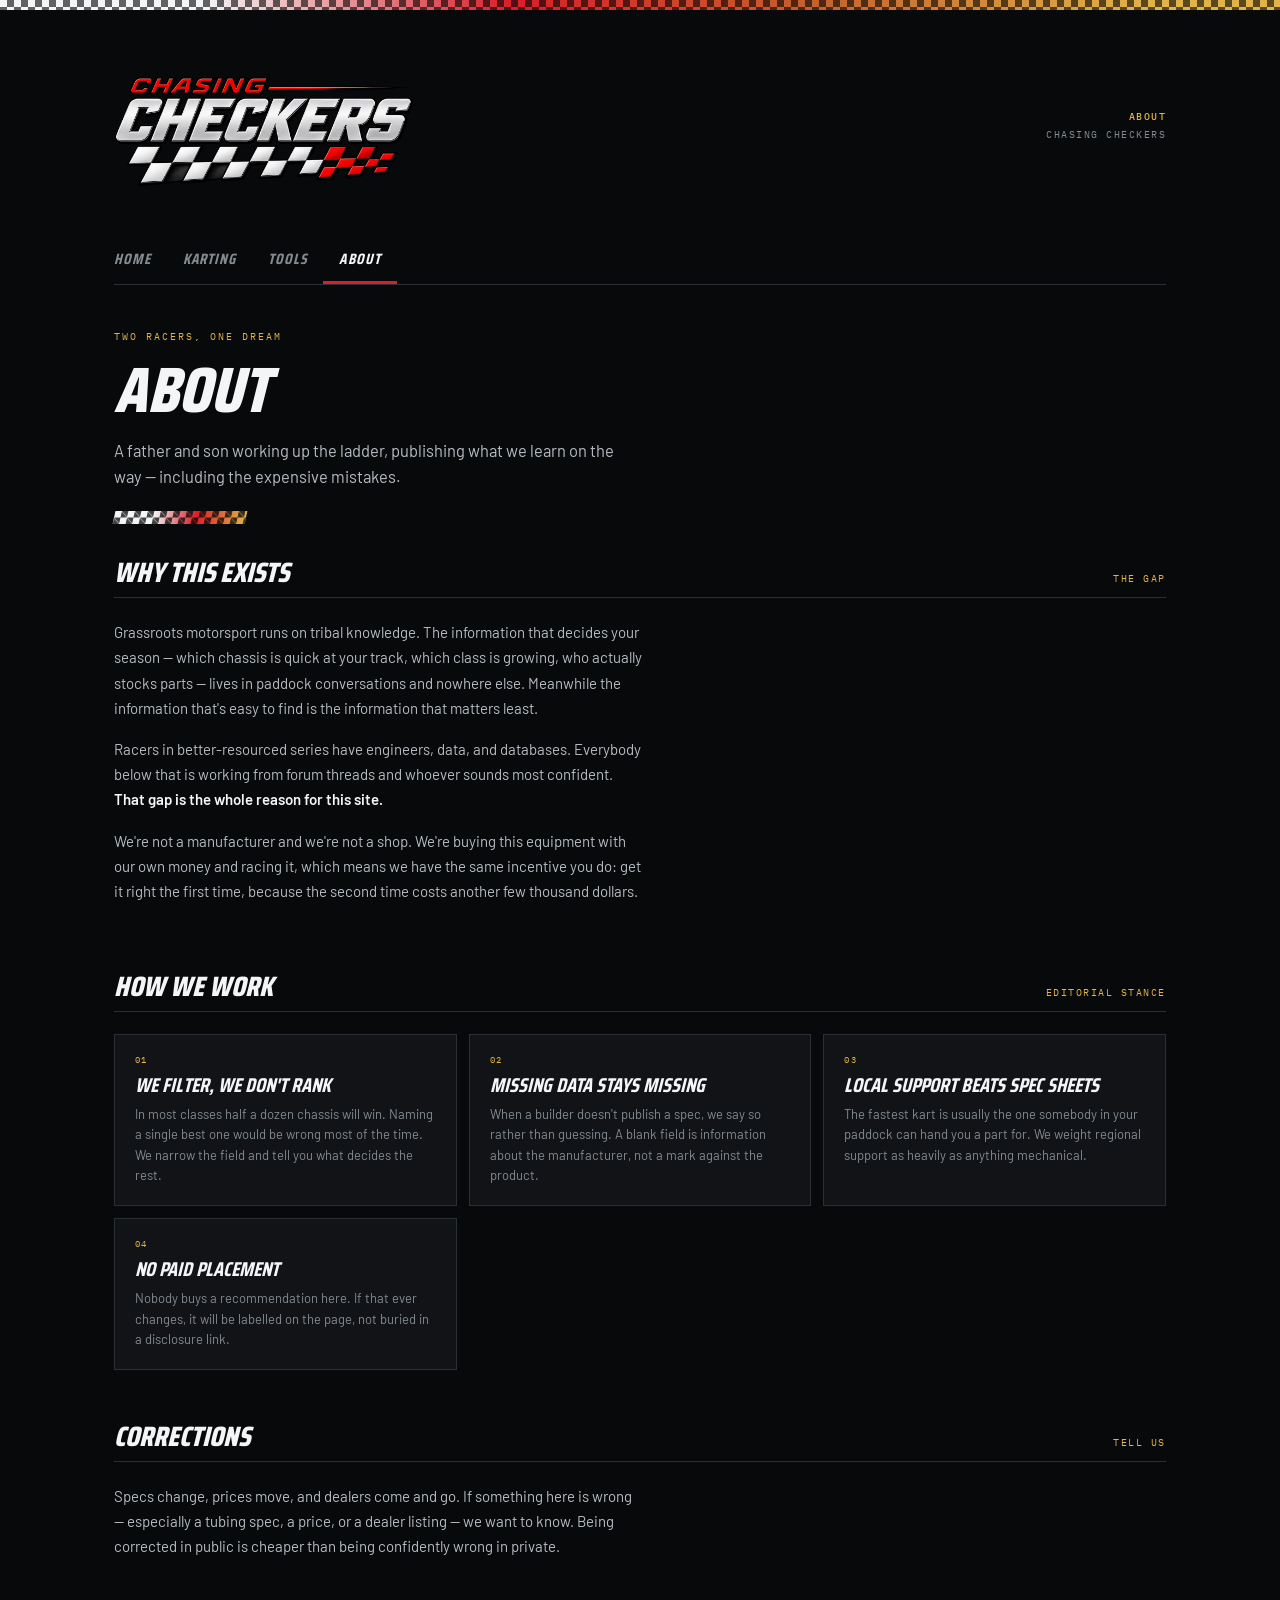
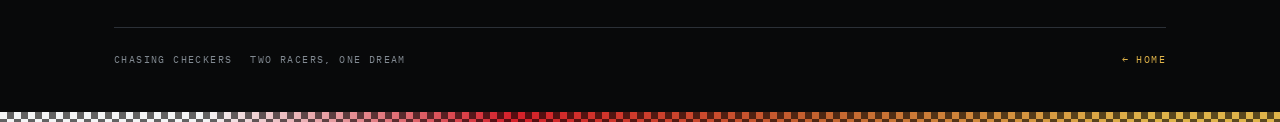
==== about.html @ 6e6437c7 "Add files via upload" ====
<!DOCTYPE html>
<html lang="en">
<head>
<meta charset="utf-8">
<meta name="viewport" content="width=device-width, initial-scale=1">
<title>About — Chasing Checkers</title>
<meta name="description" content="Two racers working up the motorsport ladder, publishing what they learn.">
<link rel="stylesheet" href="assets/app.css">
<style>
.mastB{padding:20px 0 0}
.barB{display:flex;align-items:center;gap:22px;flex-wrap:wrap;padding-bottom:16px}
.logoB{width:min(300px,64vw);height:auto;display:block;flex-shrink:0}
.toolB{margin-left:auto;text-align:right;font-family:var(--mono);font-size:10px;letter-spacing:.15em;text-transform:uppercase;color:var(--grey)}
.toolB b{display:block;color:var(--gold);font-weight:500;margin-bottom:3px}
.sitenav{display:flex;flex-wrap:wrap;border-bottom:1px solid var(--rule)}
.sitenav a{font-family:var(--disp);font-weight:700;font-style:italic;font-size:15px;letter-spacing:.06em;text-transform:uppercase;color:var(--grey);text-decoration:none;padding:11px 16px 9px;border-bottom:3px solid transparent}
.sitenav a:first-child{padding-left:0}
.sitenav a:hover{color:var(--white)}
.sitenav a[aria-current="page"]{color:var(--white);border-bottom-color:var(--red)}
.pagehero{padding:44px 0 34px;max-width:760px}
.pagehero h1{font-size:clamp(36px,6.4vw,64px)}
.pagehero .lede{margin-top:18px}
.pagehero .check-sm{margin-top:22px}
.sec{padding-bottom:52px}
.sec-head{display:flex;align-items:baseline;gap:14px;flex-wrap:wrap;border-bottom:1px solid var(--rule);padding-bottom:10px;margin-bottom:22px}
.sec-head h2{font-family:var(--disp);font-weight:800;font-style:italic;font-size:28px;text-transform:uppercase;line-height:1}
.sec-head .kicker{font-family:var(--mono);font-size:9.5px;letter-spacing:.16em;text-transform:uppercase;color:var(--gold);margin-left:auto}
.prose{max-width:66ch}
.prose p{margin-bottom:16px;color:var(--grey-2);font-size:15px;line-height:1.68}
.prose p strong{color:var(--white);font-weight:600}
.cards{display:grid;grid-template-columns:repeat(auto-fit,minmax(270px,1fr));gap:12px}
.card2{background:var(--carbon);border:1px solid var(--rule);padding:18px 20px 20px;text-decoration:none;display:block;transition:border-color .15s}
a.card2:hover{border-color:var(--gold)}
.c2-cat{font-family:var(--mono);font-size:9px;letter-spacing:.14em;text-transform:uppercase;color:var(--gold);margin-bottom:8px}
.c2-title{font-family:var(--disp);font-weight:700;font-style:italic;font-size:20px;text-transform:uppercase;line-height:1.08;margin-bottom:8px}
.c2-dek{font-size:13px;color:var(--grey);line-height:1.55}
.c2-state{font-family:var(--mono);font-size:9px;letter-spacing:.12em;text-transform:uppercase;color:#4E555D;margin-top:12px}
a.card2:hover .c2-state{color:var(--gold)}
.sitefoot{border-top:1px solid var(--rule);padding:24px 0 44px;display:flex;gap:18px;flex-wrap:wrap;align-items:center;font-family:var(--mono);font-size:10px;letter-spacing:.14em;text-transform:uppercase;color:var(--grey)}
.sitefoot a{color:var(--gold);text-decoration:none}
.sitefoot .r{margin-left:auto}
@media(max-width:780px){.toolB{margin-left:0;text-align:left;width:100%}.sitefoot .r{margin-left:0;width:100%}}
</style>
</head>
<body>
<div class="checkstrip"></div>
<div class="wrap">
  <header class="mastB">
    <div class="barB">
      <a href="index.html" aria-label="Chasing Checkers home"><img class="logoB" src="assets/logo-bar.webp" alt="Chasing Checkers"></a>
      <div class="toolB"><b>About</b>Chasing Checkers</div>
    </div>
    <nav class="sitenav">
      <a href="index.html">Home</a>
      <a href="karting.html">Karting</a>
      <a href="frame.html">Tools</a>
      <a href="about.html" aria-current="page">About</a>
    </nav>
  </header>

  <section class="pagehero">
    <div class="eyebrow">Two racers, one dream</div>
    <h1>About</h1>
    <p class="lede">A father and son working up the ladder, publishing what we learn on the way — including the expensive mistakes.</p>
    <div class="check-sm"></div>
  </section>

  <section class="sec">
    <div class="sec-head"><h2>Why this exists</h2><span class="kicker">The gap</span></div>
    <div class="prose">
      <p>Grassroots motorsport runs on tribal knowledge. The information that decides your season — which chassis is quick at your track, which class is growing, who actually stocks parts — lives in paddock conversations and nowhere else. Meanwhile the information that's easy to find is the information that matters least.</p>
      <p>Racers in better-resourced series have engineers, data, and databases. Everybody below that is working from forum threads and whoever sounds most confident. <strong>That gap is the whole reason for this site.</strong></p>
      <p>We're not a manufacturer and we're not a shop. We're buying this equipment with our own money and racing it, which means we have the same incentive you do: get it right the first time, because the second time costs another few thousand dollars.</p>
    </div>
  </section>

  <section class="sec">
    <div class="sec-head"><h2>How we work</h2><span class="kicker">Editorial stance</span></div>
    <div class="cards">
      <article class="card2">
        <div class="c2-cat">01</div>
        <div class="c2-title">We filter, we don't rank</div>
        <p class="c2-dek">In most classes half a dozen chassis will win. Naming a single best one would be wrong most of the time. We narrow the field and tell you what decides the rest.</p>
      </article>
      <article class="card2">
        <div class="c2-cat">02</div>
        <div class="c2-title">Missing data stays missing</div>
        <p class="c2-dek">When a builder doesn't publish a spec, we say so rather than guessing. A blank field is information about the manufacturer, not a mark against the product.</p>
      </article>
      <article class="card2">
        <div class="c2-cat">03</div>
        <div class="c2-title">Local support beats spec sheets</div>
        <p class="c2-dek">The fastest kart is usually the one somebody in your paddock can hand you a part for. We weight regional support as heavily as anything mechanical.</p>
      </article>
      <article class="card2">
        <div class="c2-cat">04</div>
        <div class="c2-title">No paid placement</div>
        <p class="c2-dek">Nobody buys a recommendation here. If that ever changes, it will be labelled on the page, not buried in a disclosure link.</p>
      </article>
    </div>
  </section>

  <section class="sec">
    <div class="sec-head"><h2>Corrections</h2><span class="kicker">Tell us</span></div>
    <div class="prose">
      <p>Specs change, prices move, and dealers come and go. If something here is wrong — especially a tubing spec, a price, or a dealer listing — we want to know. Being corrected in public is cheaper than being confidently wrong in private.</p>
    </div>
  </section>

  <footer class="sitefoot">
    <span>Chasing Checkers</span>
    <span>Two racers, one dream</span>
    <span class="r"><a href="index.html">← Home</a></span>
  </footer>
</div>
<div class="checkstrip"></div>
</body>
</html>
---- assets/app.css ----
@import url('https://fonts.googleapis.com/css2?family=Barlow:ital,wght@0,400;0,500;0,600;1,500&family=IBM+Plex+Mono:wght@400;500;600&family=Saira+Condensed:wght@600;700;800&display=swap');

:root{
  --black:#08090A; --carbon:#111316; --carbon-2:#191C21; --carbon-3:#22262C;
  --rule:#2B3037; --white:#F4F5F6; --grey:#828A92; --grey-2:#B6BCC3;
  --red:#D6202A; --red-lo:#8E1219; --gold:#E0B44A; --gold-lo:#8C6E22;
  --mono:'IBM Plex Mono',ui-monospace,monospace;
  --disp:'Saira Condensed','Arial Narrow',sans-serif;
  --body:'Barlow',system-ui,sans-serif;
}
*{box-sizing:border-box;margin:0;padding:0}
html{-webkit-text-size-adjust:100%}
body{background:var(--black);color:var(--white);font-family:var(--body);font-size:15px;line-height:1.55;overflow-x:hidden}
.wrap{max-width:1100px;margin:0 auto;padding:0 24px}
a{color:inherit}

/* checker devices */
.checkstrip{
  height:10px;width:100%;
  background-image:
    linear-gradient(45deg,rgba(0,0,0,.6) 25%,transparent 25%,transparent 75%,rgba(0,0,0,.6) 75%),
    linear-gradient(45deg,rgba(0,0,0,.6) 25%,transparent 25%,transparent 75%,rgba(0,0,0,.6) 75%),
    linear-gradient(90deg,#F4F5F6 0%,#F4F5F6 16%,var(--red) 40%,#C4632F 64%,var(--gold) 90%,var(--gold) 100%);
  background-size:14px 14px,14px 14px,100% 100%;
  background-position:0 0,7px 7px,0 0;
}
.check-sm{
  height:13px;width:132px;
  background-image:
    linear-gradient(45deg,rgba(0,0,0,.72) 25%,transparent 25%,transparent 75%,rgba(0,0,0,.72) 75%),
    linear-gradient(45deg,rgba(0,0,0,.72) 25%,transparent 25%,transparent 75%,rgba(0,0,0,.72) 75%),
    linear-gradient(90deg,#F4F5F6 0%,#F4F5F6 30%,var(--red) 62%,var(--gold) 100%);
  background-size:13px 13px,13px 13px,100% 100%;
  background-position:0 0,6.5px 6.5px,0 0;
  transform:skewX(-12deg);
}

/* nav */
.nav{display:flex;flex-wrap:wrap;border-bottom:1px solid var(--rule)}
.nav button{
  font-family:var(--disp);font-weight:700;font-style:italic;font-size:15px;
  letter-spacing:.06em;text-transform:uppercase;background:none;border:none;
  border-bottom:3px solid transparent;color:var(--grey);padding:10px 16px 8px;cursor:pointer;
}
.nav button[aria-current="true"]{color:var(--white);border-bottom-color:var(--red)}
.nav button[disabled]{color:#464C54;cursor:not-allowed}
.nav button[disabled] sup{font-family:var(--mono);font-style:normal;font-size:8px;letter-spacing:.1em;color:var(--gold-lo);margin-left:5px;top:-6px;position:relative}

/* hero shared */
.eyebrow{font-family:var(--mono);font-size:10px;letter-spacing:.2em;text-transform:uppercase;color:var(--gold);margin-bottom:16px}
h1{font-family:var(--disp);font-weight:800;font-style:italic;line-height:.94;text-transform:uppercase}
h1 em{font-style:italic;color:var(--red)}
.lede{font-size:16.5px;color:var(--grey-2);max-width:58ch}

/* filters */
.rig{background:var(--carbon);border:1px solid var(--rule);border-left:3px solid var(--red);margin-bottom:34px}
.rig-head{display:flex;justify-content:space-between;align-items:center;gap:10px;padding:10px 20px;border-bottom:1px solid var(--rule);flex-wrap:wrap;font-family:var(--mono);font-size:9.5px;letter-spacing:.16em;text-transform:uppercase;color:var(--grey)}
.rig-head #stamp{color:var(--gold)}
.row{display:grid;grid-template-columns:112px 1fr;gap:20px;padding:15px 20px;border-bottom:1px solid var(--rule);align-items:start}
.row:last-child{border-bottom:none}
.row > label{font-family:var(--mono);font-size:9.5px;letter-spacing:.14em;text-transform:uppercase;color:var(--grey);padding-top:7px}
.chips{display:flex;flex-wrap:wrap;gap:6px}
.chip{font-family:var(--mono);font-size:11.5px;padding:6px 12px;background:var(--carbon-2);border:1px solid var(--rule);color:var(--grey-2);cursor:pointer;transition:background .12s,border-color .12s,color .12s}
.chip:hover{border-color:var(--grey);color:var(--white)}
.chip[aria-pressed="true"]{background:var(--red);border-color:var(--red);color:#fff}
.chip:focus-visible,select:focus-visible,input:focus-visible,a:focus-visible{outline:2px solid var(--gold);outline-offset:2px}
select{font-family:var(--mono);font-size:11.5px;padding:7px 10px;border:1px solid var(--rule);background:var(--carbon-2);color:var(--white);min-width:230px}
.budget{display:flex;align-items:center;gap:14px;flex-wrap:wrap}
input[type=range]{width:250px;accent-color:var(--red)}
.budget-val{font-family:var(--mono);font-size:13px;font-weight:600;min-width:76px;color:var(--gold)}
.budget-note{font-family:var(--mono);font-size:10.5px;color:var(--grey)}

/* results */
.count{font-family:var(--mono);font-size:10px;letter-spacing:.14em;text-transform:uppercase;color:var(--grey);padding-bottom:9px;border-bottom:1px solid var(--rule);margin-bottom:20px;display:flex;justify-content:space-between;gap:12px;flex-wrap:wrap}
.card{background:var(--carbon);border:1px solid var(--rule);margin-bottom:13px;overflow:hidden}
.card-top{display:flex;gap:16px;align-items:flex-start;padding:15px 20px 13px;border-bottom:1px solid var(--rule);flex-wrap:wrap;background:linear-gradient(102deg,var(--carbon-2) 0%,var(--carbon) 58%)}
.name{font-family:var(--disp);font-weight:700;font-style:italic;font-size:24px;text-transform:uppercase;letter-spacing:.02em;line-height:1.08}
.origin{font-family:var(--mono);font-size:10.5px;color:var(--grey);margin-top:4px}
.verdict{margin-left:auto;text-align:right;flex-shrink:0}
.badge{display:inline-block;font-family:var(--mono);font-size:9px;letter-spacing:.12em;text-transform:uppercase;padding:3px 9px}
.b-fit{background:var(--gold);color:#1A1405}
.b-partial{background:var(--carbon-3);color:var(--grey-2);border:1px solid var(--rule)}
.b-miss{background:var(--red-lo);color:#F6D9DA}
.price{font-family:var(--mono);font-size:17px;font-weight:600;margin-top:7px}
.price small{font-size:9px;color:var(--grey);font-weight:400;display:block;letter-spacing:.1em;text-transform:uppercase}
.card-body{display:grid;grid-template-columns:236px 1fr}
.gauge{padding:17px 20px;border-right:1px solid var(--rule);background:var(--black)}
.gauge-label{font-family:var(--mono);font-size:8.5px;letter-spacing:.16em;text-transform:uppercase;color:var(--grey);margin-bottom:11px}
.tube-row{display:flex;align-items:flex-end;gap:13px;margin-bottom:15px;min-height:80px}
.tube-unit{text-align:center}
.tube-cap{font-family:var(--mono);font-size:9.5px;color:var(--grey-2);margin-top:5px;white-space:nowrap}
.flexbar{display:flex;gap:2px}
.seg{height:12px;flex:1;background:var(--carbon-3);position:relative}
.seg.on::after{content:'';position:absolute;inset:0;background-image:linear-gradient(45deg,rgba(0,0,0,.55) 25%,transparent 25%,transparent 75%,rgba(0,0,0,.55) 75%),linear-gradient(45deg,rgba(0,0,0,.55) 25%,transparent 25%,transparent 75%,rgba(0,0,0,.55) 75%);background-size:8px 8px;background-position:0 0,4px 4px}
.flex-cap{font-family:var(--mono);font-size:9.5px;color:var(--grey);margin-top:7px;letter-spacing:.04em}
.detail{padding:17px 20px}
.spec{display:grid;grid-template-columns:100px 1fr;gap:6px 14px;font-family:var(--mono);font-size:11.5px;margin-bottom:14px}
.spec dt{color:var(--grey);letter-spacing:.08em;text-transform:uppercase;font-size:9.5px;padding-top:2px}
.spec dd{color:var(--grey-2)}
.unk{color:#575E66;font-style:italic}
.note{font-size:13.5px;line-height:1.55;color:var(--grey-2);border-left:2px solid var(--gold);padding-left:12px}
.support{margin-top:12px;font-family:var(--mono);font-size:10.5px;color:var(--grey);line-height:1.75}
.support b{color:var(--grey-2);font-weight:500}
.near{color:var(--gold)}
.empty{background:var(--carbon);border:1px solid var(--rule);border-left:3px solid var(--gold);padding:30px 24px}
.empty h4{font-family:var(--disp);font-weight:700;font-style:italic;font-size:21px;text-transform:uppercase;margin-bottom:8px}
.empty p{font-size:14px;color:var(--grey-2);max-width:60ch}

/* ledger */
.ledger{margin-top:42px;border-top:1px solid var(--rule);padding-top:24px;padding-bottom:44px;display:grid;grid-template-columns:repeat(auto-fit,minmax(230px,1fr));gap:26px}
.ledger h3{font-family:var(--mono);font-size:9.5px;letter-spacing:.16em;text-transform:uppercase;color:var(--gold);margin-bottom:8px}
.ledger p{font-size:13px;color:var(--grey);line-height:1.6}

/* option switcher */
.switcher{background:var(--carbon);border-top:1px solid var(--rule)}
.switcher-in{max-width:1100px;margin:0 auto;padding:18px 24px 22px;display:flex;align-items:center;gap:16px;flex-wrap:wrap;font-family:var(--mono);font-size:10px;letter-spacing:.14em;text-transform:uppercase;color:var(--grey)}
.switcher a{color:var(--gold);text-decoration:none;border-bottom:1px solid var(--gold-lo);padding-bottom:1px}
.switcher a:hover{color:#fff;border-color:#fff}
.switcher .sp{margin-left:auto}

@media(max-width:780px){
  .card-body{grid-template-columns:1fr}
  .gauge{border-right:none;border-bottom:1px solid var(--rule)}
  .row{grid-template-columns:1fr;gap:8px}
  .row > label{padding-top:0}
  .verdict{margin-left:0;text-align:left;width:100%}
  input[type=range]{width:100%}
  .nav button{font-size:13px;padding:9px 11px 7px}
  .switcher .sp{margin-left:0;width:100%}
}
@media(prefers-reduced-motion:reduce){*{transition:none!important}}
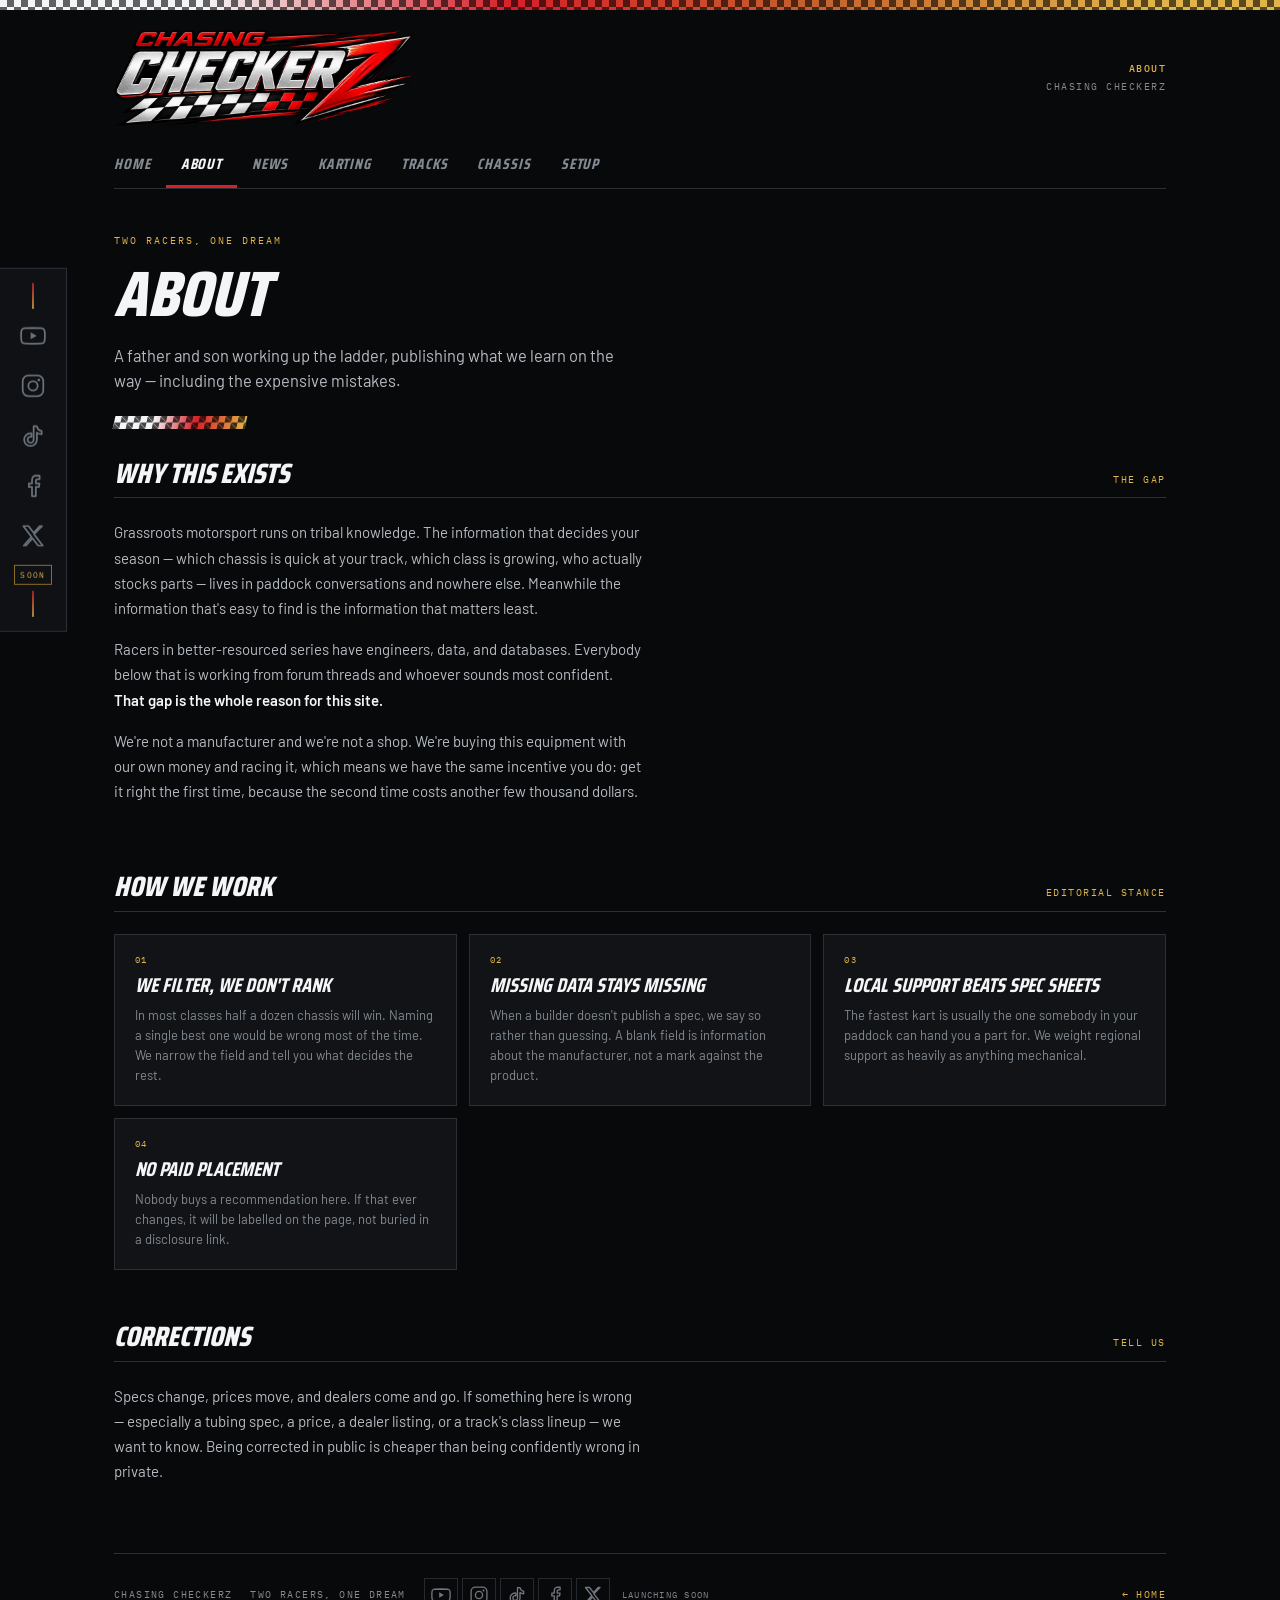
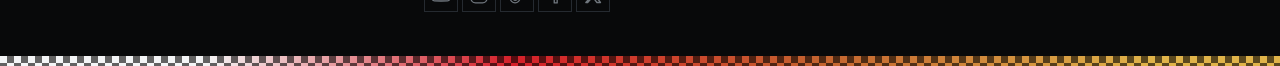
==== commit 537df0d4: "Sync repo with production: Chasing Checkerz rebrand and new logo - Rebrand Chasing Checkers -> Chasi" ====
--- a/about.html
+++ b/about.html
@@ -3,58 +3,26 @@
 <head>
 <meta charset="utf-8">
 <meta name="viewport" content="width=device-width, initial-scale=1">
-<title>About — Chasing Checkers</title>
+<title>About — Chasing Checkerz</title>
 <meta name="description" content="Two racers working up the motorsport ladder, publishing what they learn.">
 <link rel="stylesheet" href="assets/app.css">
-<style>
-.mastB{padding:20px 0 0}
-.barB{display:flex;align-items:center;gap:22px;flex-wrap:wrap;padding-bottom:16px}
-.logoB{width:min(300px,64vw);height:auto;display:block;flex-shrink:0}
-.toolB{margin-left:auto;text-align:right;font-family:var(--mono);font-size:10px;letter-spacing:.15em;text-transform:uppercase;color:var(--grey)}
-.toolB b{display:block;color:var(--gold);font-weight:500;margin-bottom:3px}
-.sitenav{display:flex;flex-wrap:wrap;border-bottom:1px solid var(--rule)}
-.sitenav a{font-family:var(--disp);font-weight:700;font-style:italic;font-size:15px;letter-spacing:.06em;text-transform:uppercase;color:var(--grey);text-decoration:none;padding:11px 16px 9px;border-bottom:3px solid transparent}
-.sitenav a:first-child{padding-left:0}
-.sitenav a:hover{color:var(--white)}
-.sitenav a[aria-current="page"]{color:var(--white);border-bottom-color:var(--red)}
-.pagehero{padding:44px 0 34px;max-width:760px}
-.pagehero h1{font-size:clamp(36px,6.4vw,64px)}
-.pagehero .lede{margin-top:18px}
-.pagehero .check-sm{margin-top:22px}
-.sec{padding-bottom:52px}
-.sec-head{display:flex;align-items:baseline;gap:14px;flex-wrap:wrap;border-bottom:1px solid var(--rule);padding-bottom:10px;margin-bottom:22px}
-.sec-head h2{font-family:var(--disp);font-weight:800;font-style:italic;font-size:28px;text-transform:uppercase;line-height:1}
-.sec-head .kicker{font-family:var(--mono);font-size:9.5px;letter-spacing:.16em;text-transform:uppercase;color:var(--gold);margin-left:auto}
-.prose{max-width:66ch}
-.prose p{margin-bottom:16px;color:var(--grey-2);font-size:15px;line-height:1.68}
-.prose p strong{color:var(--white);font-weight:600}
-.cards{display:grid;grid-template-columns:repeat(auto-fit,minmax(270px,1fr));gap:12px}
-.card2{background:var(--carbon);border:1px solid var(--rule);padding:18px 20px 20px;text-decoration:none;display:block;transition:border-color .15s}
-a.card2:hover{border-color:var(--gold)}
-.c2-cat{font-family:var(--mono);font-size:9px;letter-spacing:.14em;text-transform:uppercase;color:var(--gold);margin-bottom:8px}
-.c2-title{font-family:var(--disp);font-weight:700;font-style:italic;font-size:20px;text-transform:uppercase;line-height:1.08;margin-bottom:8px}
-.c2-dek{font-size:13px;color:var(--grey);line-height:1.55}
-.c2-state{font-family:var(--mono);font-size:9px;letter-spacing:.12em;text-transform:uppercase;color:#4E555D;margin-top:12px}
-a.card2:hover .c2-state{color:var(--gold)}
-.sitefoot{border-top:1px solid var(--rule);padding:24px 0 44px;display:flex;gap:18px;flex-wrap:wrap;align-items:center;font-family:var(--mono);font-size:10px;letter-spacing:.14em;text-transform:uppercase;color:var(--grey)}
-.sitefoot a{color:var(--gold);text-decoration:none}
-.sitefoot .r{margin-left:auto}
-@media(max-width:780px){.toolB{margin-left:0;text-align:left;width:100%}.sitefoot .r{margin-left:0;width:100%}}
-</style>
 </head>
 <body>
 <div class="checkstrip"></div>
 <div class="wrap">
   <header class="mastB">
     <div class="barB">
-      <a href="index.html" aria-label="Chasing Checkers home"><img class="logoB" src="assets/logo-bar.webp" alt="Chasing Checkers"></a>
-      <div class="toolB"><b>About</b>Chasing Checkers</div>
+      <a href="index.html" aria-label="Chasing Checkerz home"><img class="logoB" src="assets/logo-bar.webp" alt="Chasing Checkerz"></a>
+      <div class="toolB"><b>About</b>Chasing Checkerz</div>
     </div>
     <nav class="sitenav">
       <a href="index.html">Home</a>
+      <a href="about.html" aria-current="page">About</a>
+      <a href="news.html">News</a>
       <a href="karting.html">Karting</a>
-      <a href="frame.html">Tools</a>
-      <a href="about.html" aria-current="page">About</a>
+      <a href="tracks.html">Tracks</a>
+      <a href="frame.html">Chassis</a>
+      <a href="setup.html">Setup</a>
     </nav>
   </header>
 
@@ -103,16 +71,17 @@
   <section class="sec">
     <div class="sec-head"><h2>Corrections</h2><span class="kicker">Tell us</span></div>
     <div class="prose">
-      <p>Specs change, prices move, and dealers come and go. If something here is wrong — especially a tubing spec, a price, or a dealer listing — we want to know. Being corrected in public is cheaper than being confidently wrong in private.</p>
+      <p>Specs change, prices move, and dealers come and go. If something here is wrong — especially a tubing spec, a price, a dealer listing, or a track's class lineup — we want to know. Being corrected in public is cheaper than being confidently wrong in private.</p>
     </div>
   </section>
 
   <footer class="sitefoot">
-    <span>Chasing Checkers</span>
+    <span>Chasing Checkerz</span>
     <span>Two racers, one dream</span>
     <span class="r"><a href="index.html">← Home</a></span>
   </footer>
 </div>
 <div class="checkstrip"></div>
+<script src="assets/site.js"></script>
 </body>
 </html>
--- a/assets/app.css
+++ b/assets/app.css
@@ -4,17 +4,17 @@
   --black:#08090A; --carbon:#111316; --carbon-2:#191C21; --carbon-3:#22262C;
   --rule:#2B3037; --white:#F4F5F6; --grey:#828A92; --grey-2:#B6BCC3;
   --red:#D6202A; --red-lo:#8E1219; --gold:#E0B44A; --gold-lo:#8C6E22;
+  --grey-3:#7B838C; --blue:#5C93C4; --green:#7FA86B;
   --mono:'IBM Plex Mono',ui-monospace,monospace;
   --disp:'Saira Condensed','Arial Narrow',sans-serif;
   --body:'Barlow',system-ui,sans-serif;
 }
 *{box-sizing:border-box;margin:0;padding:0}
-html{-webkit-text-size-adjust:100%}
+html{-webkit-text-size-adjust:100%;scroll-behavior:smooth}
 body{background:var(--black);color:var(--white);font-family:var(--body);font-size:15px;line-height:1.55;overflow-x:hidden}
 .wrap{max-width:1100px;margin:0 auto;padding:0 24px}
 a{color:inherit}
 
-/* checker devices */
 .checkstrip{
   height:10px;width:100%;
   background-image:
@@ -35,24 +35,17 @@
   transform:skewX(-12deg);
 }
 
-/* nav */
 .nav{display:flex;flex-wrap:wrap;border-bottom:1px solid var(--rule)}
-.nav button{
-  font-family:var(--disp);font-weight:700;font-style:italic;font-size:15px;
-  letter-spacing:.06em;text-transform:uppercase;background:none;border:none;
-  border-bottom:3px solid transparent;color:var(--grey);padding:10px 16px 8px;cursor:pointer;
-}
+.nav button{font-family:var(--disp);font-weight:700;font-style:italic;font-size:15px;letter-spacing:.06em;text-transform:uppercase;background:none;border:none;border-bottom:3px solid transparent;color:var(--grey);padding:10px 16px 8px;cursor:pointer}
 .nav button[aria-current="true"]{color:var(--white);border-bottom-color:var(--red)}
-.nav button[disabled]{color:#464C54;cursor:not-allowed}
+.nav button[disabled]{color:var(--grey-3);cursor:not-allowed}
 .nav button[disabled] sup{font-family:var(--mono);font-style:normal;font-size:8px;letter-spacing:.1em;color:var(--gold-lo);margin-left:5px;top:-6px;position:relative}
 
-/* hero shared */
 .eyebrow{font-family:var(--mono);font-size:10px;letter-spacing:.2em;text-transform:uppercase;color:var(--gold);margin-bottom:16px}
 h1{font-family:var(--disp);font-weight:800;font-style:italic;line-height:.94;text-transform:uppercase}
 h1 em{font-style:italic;color:var(--red)}
 .lede{font-size:16.5px;color:var(--grey-2);max-width:58ch}
 
-/* filters */
 .rig{background:var(--carbon);border:1px solid var(--rule);border-left:3px solid var(--red);margin-bottom:34px}
 .rig-head{display:flex;justify-content:space-between;align-items:center;gap:10px;padding:10px 20px;border-bottom:1px solid var(--rule);flex-wrap:wrap;font-family:var(--mono);font-size:9.5px;letter-spacing:.16em;text-transform:uppercase;color:var(--grey)}
 .rig-head #stamp{color:var(--gold)}
@@ -64,13 +57,12 @@
 .chip:hover{border-color:var(--grey);color:var(--white)}
 .chip[aria-pressed="true"]{background:var(--red);border-color:var(--red);color:#fff}
 .chip:focus-visible,select:focus-visible,input:focus-visible,a:focus-visible{outline:2px solid var(--gold);outline-offset:2px}
-select{font-family:var(--mono);font-size:11.5px;padding:7px 10px;border:1px solid var(--rule);background:var(--carbon-2);color:var(--white);min-width:230px}
+select{font-family:var(--mono);font-size:11.5px;padding:7px 10px;border:1px solid var(--rule);background:var(--carbon-2);color:var(--white);min-width:230px;max-width:100%}
 .budget{display:flex;align-items:center;gap:14px;flex-wrap:wrap}
 input[type=range]{width:250px;accent-color:var(--red)}
 .budget-val{font-family:var(--mono);font-size:13px;font-weight:600;min-width:76px;color:var(--gold)}
 .budget-note{font-family:var(--mono);font-size:10.5px;color:var(--grey)}
 
-/* results */
 .count{font-family:var(--mono);font-size:10px;letter-spacing:.14em;text-transform:uppercase;color:var(--grey);padding-bottom:9px;border-bottom:1px solid var(--rule);margin-bottom:20px;display:flex;justify-content:space-between;gap:12px;flex-wrap:wrap}
 .card{background:var(--carbon);border:1px solid var(--rule);margin-bottom:13px;overflow:hidden}
 .card-top{display:flex;gap:16px;align-items:flex-start;padding:15px 20px 13px;border-bottom:1px solid var(--rule);flex-wrap:wrap;background:linear-gradient(102deg,var(--carbon-2) 0%,var(--carbon) 58%)}
@@ -97,7 +89,7 @@
 .spec{display:grid;grid-template-columns:100px 1fr;gap:6px 14px;font-family:var(--mono);font-size:11.5px;margin-bottom:14px}
 .spec dt{color:var(--grey);letter-spacing:.08em;text-transform:uppercase;font-size:9.5px;padding-top:2px}
 .spec dd{color:var(--grey-2)}
-.unk{color:#575E66;font-style:italic}
+.unk{color:var(--grey-3);font-style:italic}
 .note{font-size:13.5px;line-height:1.55;color:var(--grey-2);border-left:2px solid var(--gold);padding-left:12px}
 .support{margin-top:12px;font-family:var(--mono);font-size:10.5px;color:var(--grey);line-height:1.75}
 .support b{color:var(--grey-2);font-weight:500}
@@ -106,12 +98,55 @@
 .empty h4{font-family:var(--disp);font-weight:700;font-style:italic;font-size:21px;text-transform:uppercase;margin-bottom:8px}
 .empty p{font-size:14px;color:var(--grey-2);max-width:60ch}
 
-/* ledger */
 .ledger{margin-top:42px;border-top:1px solid var(--rule);padding-top:24px;padding-bottom:44px;display:grid;grid-template-columns:repeat(auto-fit,minmax(230px,1fr));gap:26px}
 .ledger h3{font-family:var(--mono);font-size:9.5px;letter-spacing:.16em;text-transform:uppercase;color:var(--gold);margin-bottom:8px}
 .ledger p{font-size:13px;color:var(--grey);line-height:1.6}
 
-/* option switcher */
+/* ---------- shared page furniture ---------- */
+.mastB{padding:20px 0 0}
+.barB{display:flex;align-items:center;gap:22px;flex-wrap:wrap;padding-bottom:16px}
+.logoB{width:min(300px,64vw);height:auto;display:block;flex-shrink:0}
+.toolB{margin-left:auto;text-align:right;font-family:var(--mono);font-size:10px;letter-spacing:.15em;text-transform:uppercase;color:var(--grey)}
+.toolB b{display:block;color:var(--gold);font-weight:500;margin-bottom:3px}
+.sitenav{display:flex;flex-wrap:wrap;border-bottom:1px solid var(--rule)}
+.sitenav a{font-family:var(--disp);font-weight:700;font-style:italic;font-size:15px;letter-spacing:.06em;text-transform:uppercase;color:var(--grey);text-decoration:none;padding:11px 15px 9px;border-bottom:3px solid transparent}
+.sitenav a:first-child{padding-left:0}
+.sitenav a:hover{color:var(--white)}
+.sitenav a[aria-current="page"]{color:var(--white);border-bottom-color:var(--red)}
+.sitenav.ctr{justify-content:center;border-top:1px solid var(--rule);margin-bottom:56px}
+.sitenav.ctr a:first-child{padding-left:15px}
+.pagehero{padding:44px 0 30px;max-width:780px}
+.pagehero h1{font-size:clamp(36px,6.4vw,64px)}
+.pagehero .lede{margin-top:18px}
+.pagehero .check-sm{margin-top:22px}
+.sec{padding-bottom:52px}
+.sec-head{display:flex;align-items:baseline;gap:14px;flex-wrap:wrap;border-bottom:1px solid var(--rule);padding-bottom:10px;margin-bottom:22px}
+.sec-head h2{font-family:var(--disp);font-weight:800;font-style:italic;font-size:28px;text-transform:uppercase;line-height:1}
+.sec-head .kicker{font-family:var(--mono);font-size:9.5px;letter-spacing:.16em;text-transform:uppercase;color:var(--gold);margin-left:auto}
+.sec-intro{font-size:15px;color:var(--grey-2);max-width:64ch;margin-bottom:24px}
+.prose{max-width:66ch}
+.prose p{margin-bottom:16px;color:var(--grey-2);font-size:15px;line-height:1.68}
+.prose p strong{color:var(--white);font-weight:600}
+.prose a{color:var(--gold)}
+.cards{display:grid;grid-template-columns:repeat(auto-fit,minmax(270px,1fr));gap:12px}
+.card2{background:var(--carbon);border:1px solid var(--rule);padding:18px 20px 20px;text-decoration:none;display:block;transition:border-color .15s}
+a.card2:hover{border-color:var(--gold)}
+.c2-cat{font-family:var(--mono);font-size:9px;letter-spacing:.14em;text-transform:uppercase;color:var(--gold);margin-bottom:8px}
+.c2-title{font-family:var(--disp);font-weight:700;font-style:italic;font-size:20px;text-transform:uppercase;line-height:1.08;margin-bottom:8px}
+.c2-dek{font-size:13px;color:var(--grey);line-height:1.55}
+.c2-state{font-family:var(--mono);font-size:9px;letter-spacing:.12em;text-transform:uppercase;color:var(--grey-3);margin-top:12px}
+a.card2:hover .c2-state{color:var(--gold)}
+.notecols{margin-top:30px;border-top:1px solid var(--rule);padding-top:24px;padding-bottom:20px;display:grid;grid-template-columns:repeat(auto-fit,minmax(240px,1fr));gap:26px}
+.notecols h3{font-family:var(--mono);font-size:9.5px;letter-spacing:.16em;text-transform:uppercase;color:var(--gold);margin-bottom:8px}
+.notecols p{font-size:13px;color:var(--grey);line-height:1.6}
+.sitefoot{border-top:1px solid var(--rule);padding:24px 0 44px;display:flex;gap:18px;flex-wrap:wrap;align-items:center;font-family:var(--mono);font-size:10px;letter-spacing:.14em;text-transform:uppercase;color:var(--grey)}
+.sitefoot a{color:var(--gold);text-decoration:none}
+.sitefoot .r{margin-left:auto}
+@media(max-width:780px){
+  .toolB{margin-left:0;text-align:left;width:100%}
+  .sitefoot .r{margin-left:0;width:100%}
+}
+
 .switcher{background:var(--carbon);border-top:1px solid var(--rule)}
 .switcher-in{max-width:1100px;margin:0 auto;padding:18px 24px 22px;display:flex;align-items:center;gap:16px;flex-wrap:wrap;font-family:var(--mono);font-size:10px;letter-spacing:.14em;text-transform:uppercase;color:var(--grey)}
 .switcher a{color:var(--gold);text-decoration:none;border-bottom:1px solid var(--gold-lo);padding-bottom:1px}
@@ -128,4 +163,42 @@
   .nav button{font-size:13px;padding:9px 11px 7px}
   .switcher .sp{margin-left:0;width:100%}
 }
-@media(prefers-reduced-motion:reduce){*{transition:none!important}}
+@media(prefers-reduced-motion:reduce){*{transition:none!important}html{scroll-behavior:auto}}
+
+/* ---------- social rail + footer socials ---------- */
+.srail{position:fixed;left:0;top:50%;transform:translateY(-50%);z-index:60;display:flex;flex-direction:column;align-items:center;gap:4px;padding:14px 10px;background:rgba(17,19,22,.92);border:1px solid var(--rule);border-left:none;backdrop-filter:blur(6px)}
+.srail a{display:flex;align-items:center;justify-content:center;width:46px;height:46px;color:var(--grey-2);text-decoration:none;transition:color .15s,background .15s}
+.srail a:hover{color:var(--gold);background:var(--carbon-2)}
+.srail span.soon{display:flex;align-items:center;justify-content:center;width:46px;height:46px}
+.srail-spine{width:2px;height:26px;background:linear-gradient(var(--red),var(--gold));opacity:.75}
+.sfoot{display:flex;gap:4px;align-items:center}
+.sfoot a,.sfoot span.soon{display:flex;align-items:center;justify-content:center;width:34px;height:34px;color:var(--grey);text-decoration:none;border:1px solid var(--rule);transition:color .15s,border-color .15s}
+.sfoot a:hover{color:var(--gold);border-color:var(--gold-lo)}
+
+/* inert (pre-launch) social icons */
+.srail .soon,.sfoot .soon{color:var(--grey-3);cursor:default;opacity:.85}
+.srail-soon{font-family:var(--mono);font-size:8px;letter-spacing:.16em;text-transform:uppercase;color:var(--gold);border:1px solid var(--gold-lo);padding:3px 5px;margin:2px 0}
+.sfoot-soon{font-family:var(--mono);font-size:9px;letter-spacing:.14em;text-transform:uppercase;color:var(--grey-3);margin-left:8px;white-space:nowrap}
+
+/* ---------- race ticker ---------- */
+.ticker{display:flex;align-items:stretch;border-top:1px solid var(--rule);border-bottom:1px solid var(--rule);background:var(--carbon);overflow:hidden}
+.tk-tag{flex-shrink:0;display:flex;align-items:center;padding:0 16px;background:var(--red);color:#fff;font-family:var(--mono);font-size:9px;letter-spacing:.18em;text-transform:uppercase}
+.tk-win{overflow:hidden;flex:1;position:relative}
+.tk-rail{display:flex;width:max-content;animation:tkscroll 64s linear infinite}
+.tk-win:hover .tk-rail{animation-play-state:paused}
+@keyframes tkscroll{from{transform:translateX(0)}to{transform:translateX(-50%)}}
+.tk-item{display:flex;align-items:center;gap:10px;padding:11px 26px 11px 0;margin-right:26px;border-right:1px solid var(--rule);white-space:nowrap;font-family:var(--mono);font-size:11px}
+.tk-item b{font-size:8.5px;letter-spacing:.16em;text-transform:uppercase;padding:3px 7px;font-weight:500}
+.tk-next{background:var(--gold);color:#1A1405}
+.tk-past{background:var(--carbon-3);color:var(--grey-2);border:1px solid var(--rule)}
+.tk-ser{color:var(--gold);letter-spacing:.06em}
+.tk-rd{color:var(--white)}
+.tk-tr{color:var(--grey-2)}
+.tk-loc{color:var(--grey)}
+.tk-dt{color:var(--grey-2);border-left:1px solid var(--rule);padding-left:10px}
+@media(prefers-reduced-motion:reduce){.tk-rail{animation:none}.tk-win{overflow-x:auto}}
+@media(max-width:1180px){.srail{display:none}}
+@media(max-width:780px){
+  .tk-tr,.tk-loc{display:none}
+  .tk-item{padding-right:18px;margin-right:18px}
+}
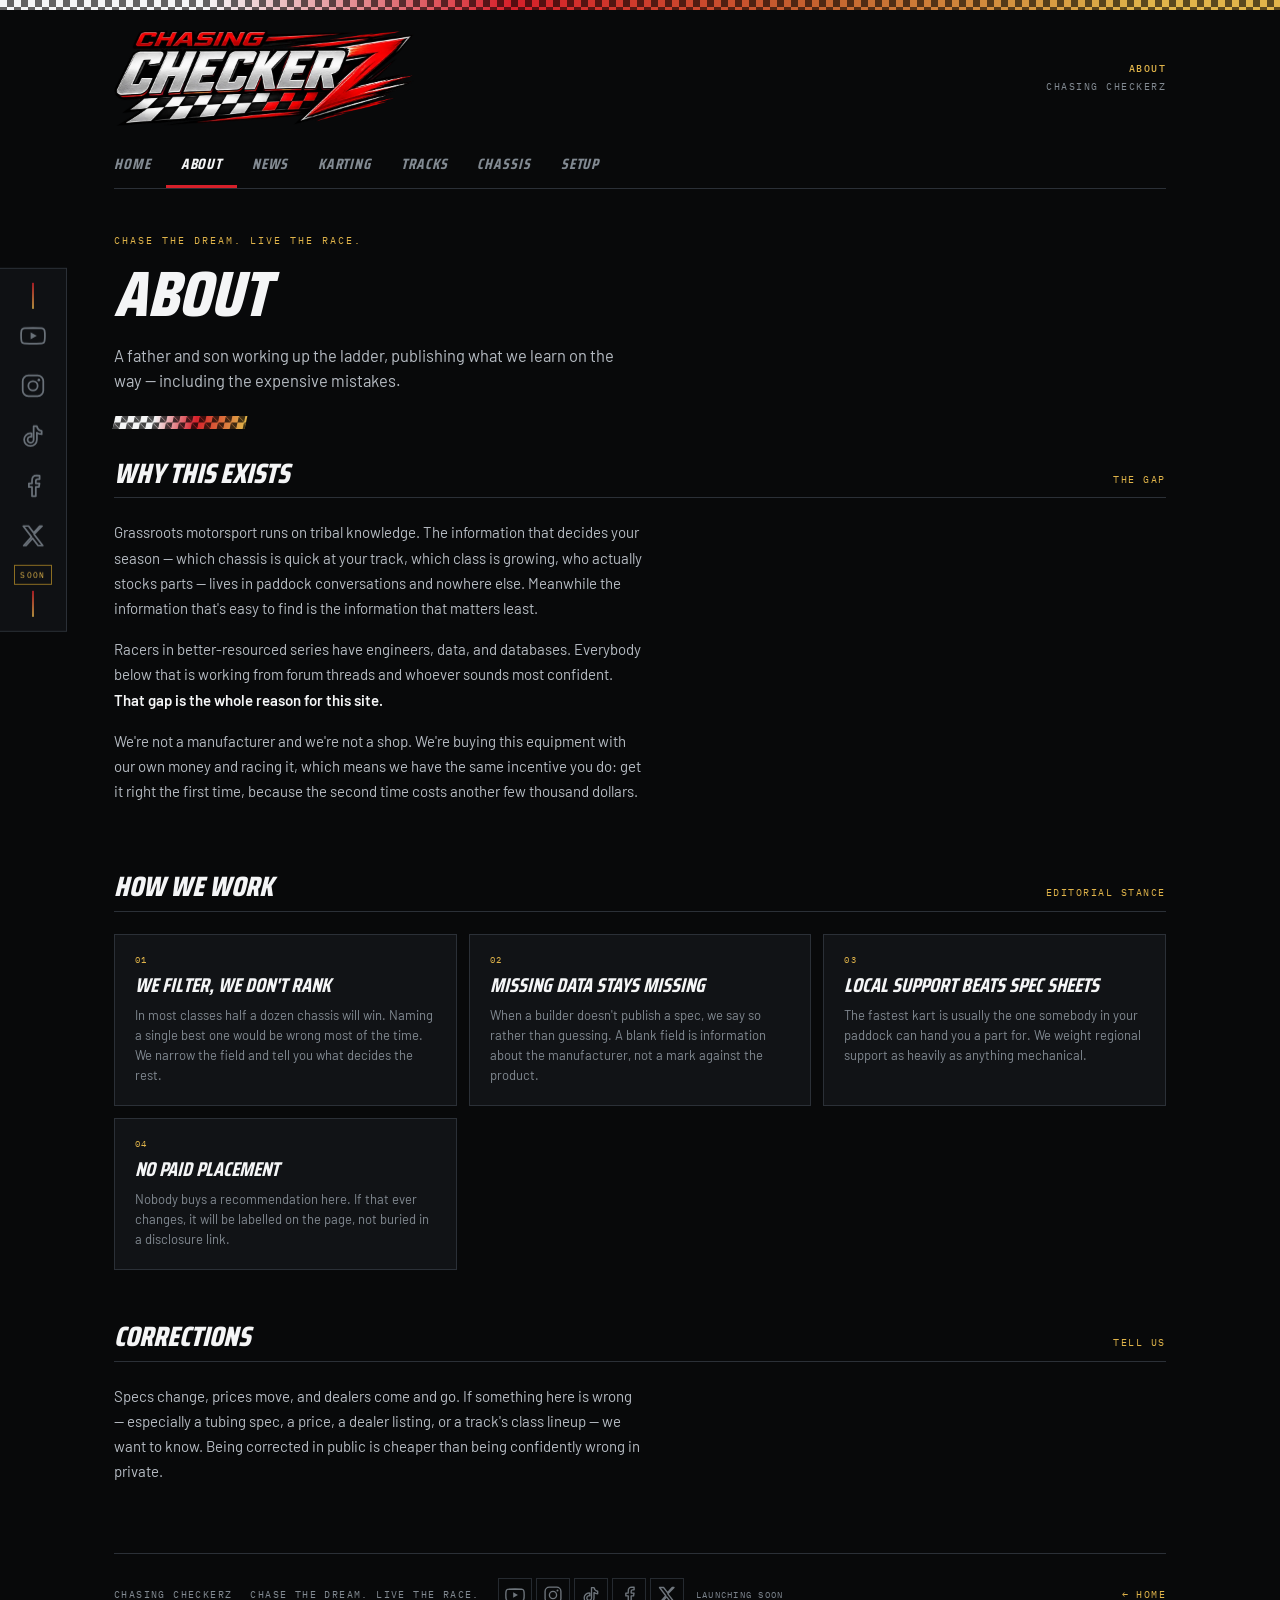
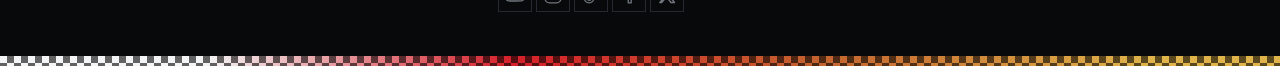
==== commit 85a37f23: "Apply new tagline across footers and About eyebrow Replaces 'Two racers, one dream' with 'Chase the " ====
--- a/about.html
+++ b/about.html
@@ -27,7 +27,7 @@
   </header>
 
   <section class="pagehero">
-    <div class="eyebrow">Two racers, one dream</div>
+    <div class="eyebrow">Chase the dream. Live the race.</div>
     <h1>About</h1>
     <p class="lede">A father and son working up the ladder, publishing what we learn on the way — including the expensive mistakes.</p>
     <div class="check-sm"></div>
@@ -77,7 +77,7 @@
 
   <footer class="sitefoot">
     <span>Chasing Checkerz</span>
-    <span>Two racers, one dream</span>
+    <span>Chase the dream. Live the race.</span>
     <span class="r"><a href="index.html">← Home</a></span>
   </footer>
 </div>
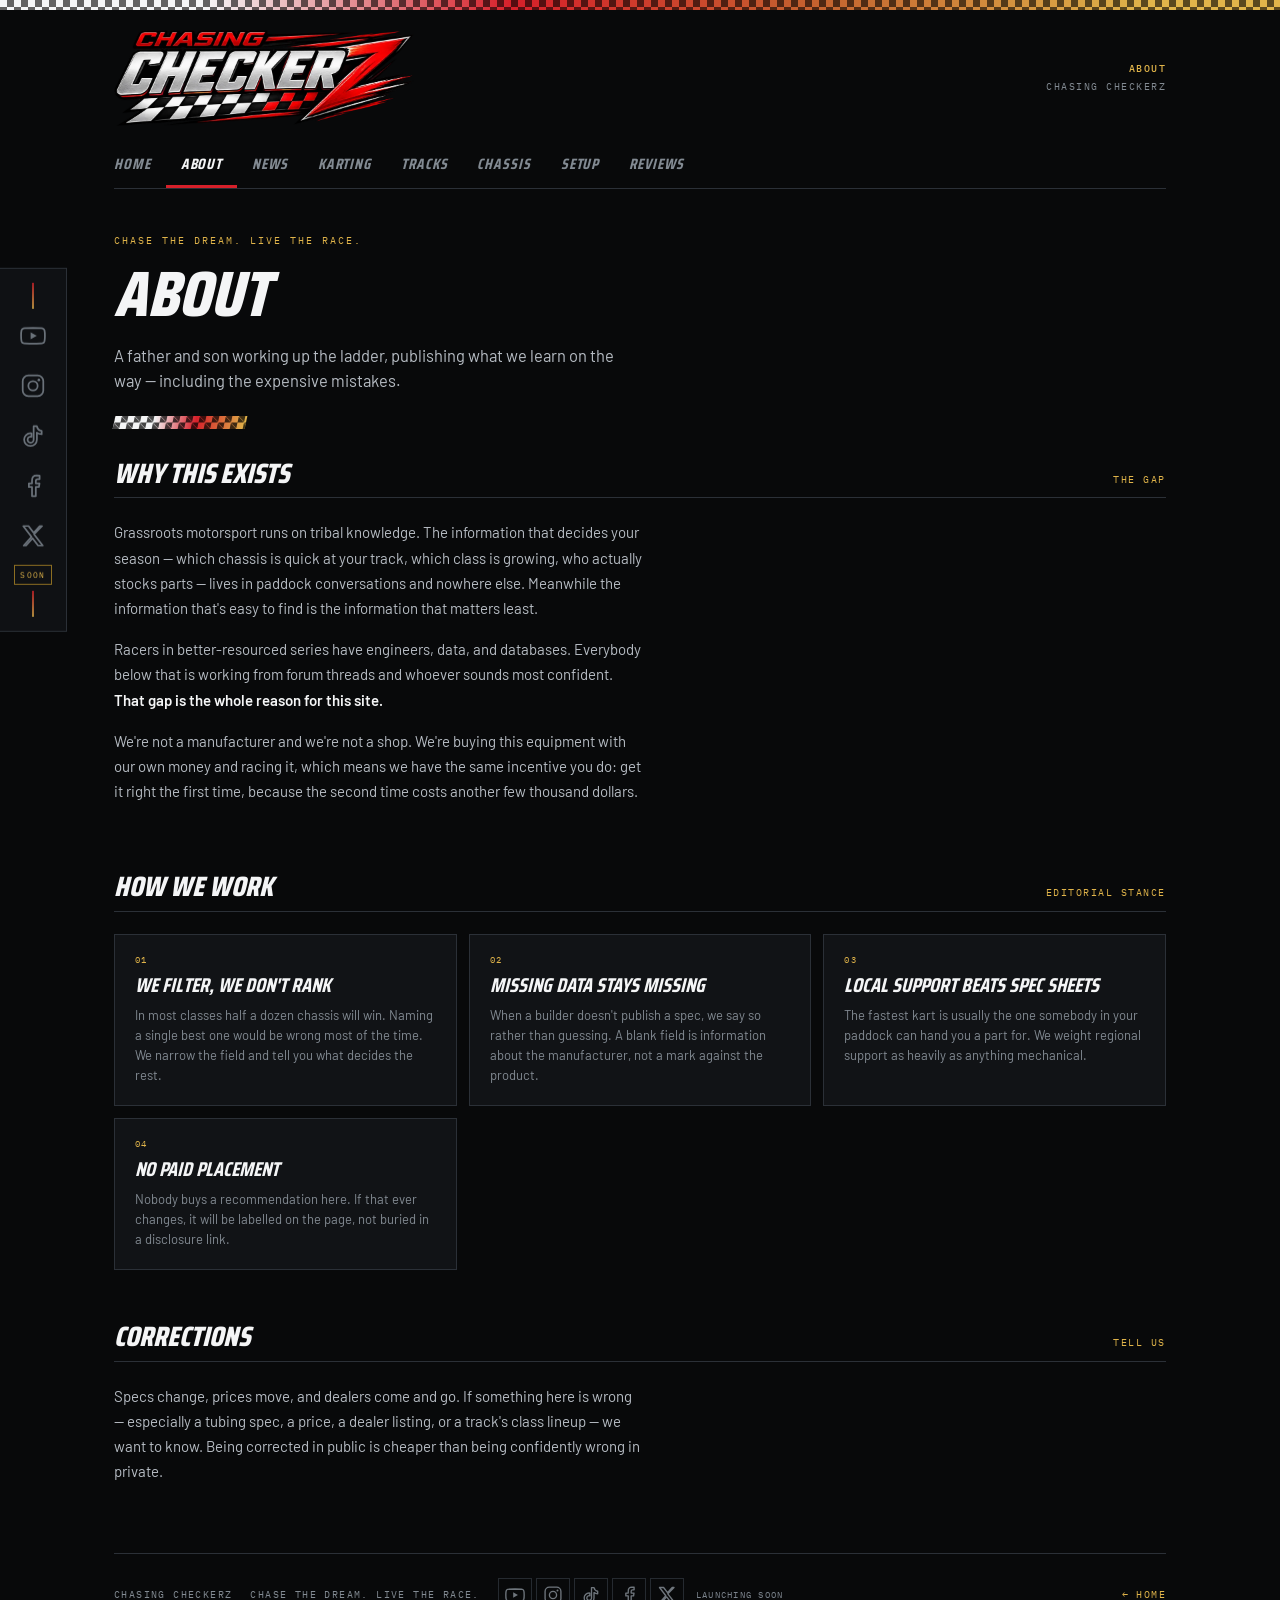
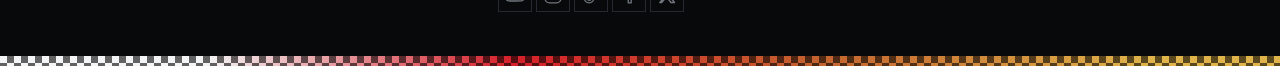
==== commit 968aff59: "Add review request page for facilities and manufacturers - review.html: what we cover, submission fo" ====
--- a/about.html
+++ b/about.html
@@ -23,6 +23,7 @@
       <a href="tracks.html">Tracks</a>
       <a href="frame.html">Chassis</a>
       <a href="setup.html">Setup</a>
+      <a href="review.html">Reviews</a>
     </nav>
   </header>
 
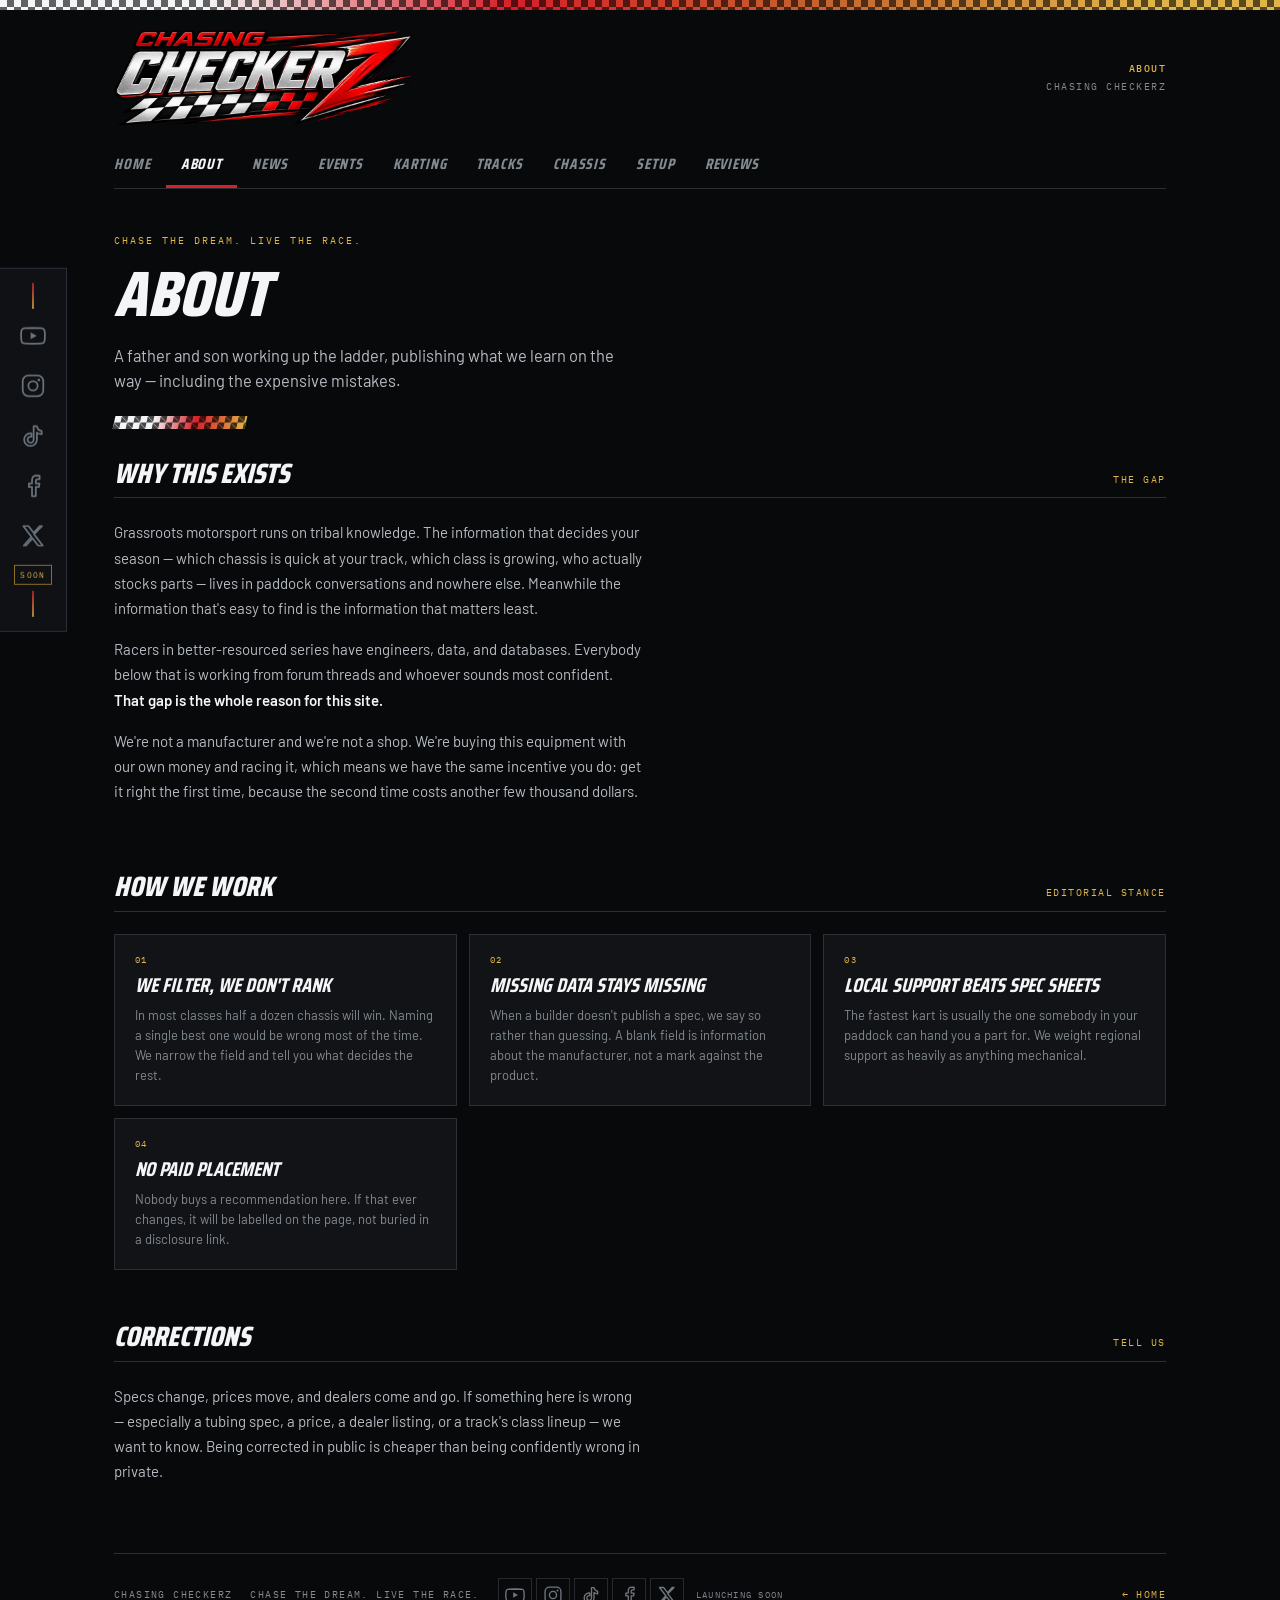
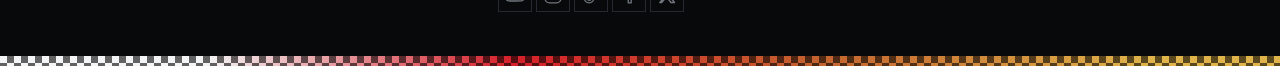
==== commit eac368bc: "Move expos to a dedicated Events page - New events.html: expos, trade shows and marquee race weeks w" ====
--- a/about.html
+++ b/about.html
@@ -19,6 +19,7 @@
       <a href="index.html">Home</a>
       <a href="about.html" aria-current="page">About</a>
       <a href="news.html">News</a>
+      <a href="events.html">Events</a>
       <a href="karting.html">Karting</a>
       <a href="tracks.html">Tracks</a>
       <a href="frame.html">Chassis</a>
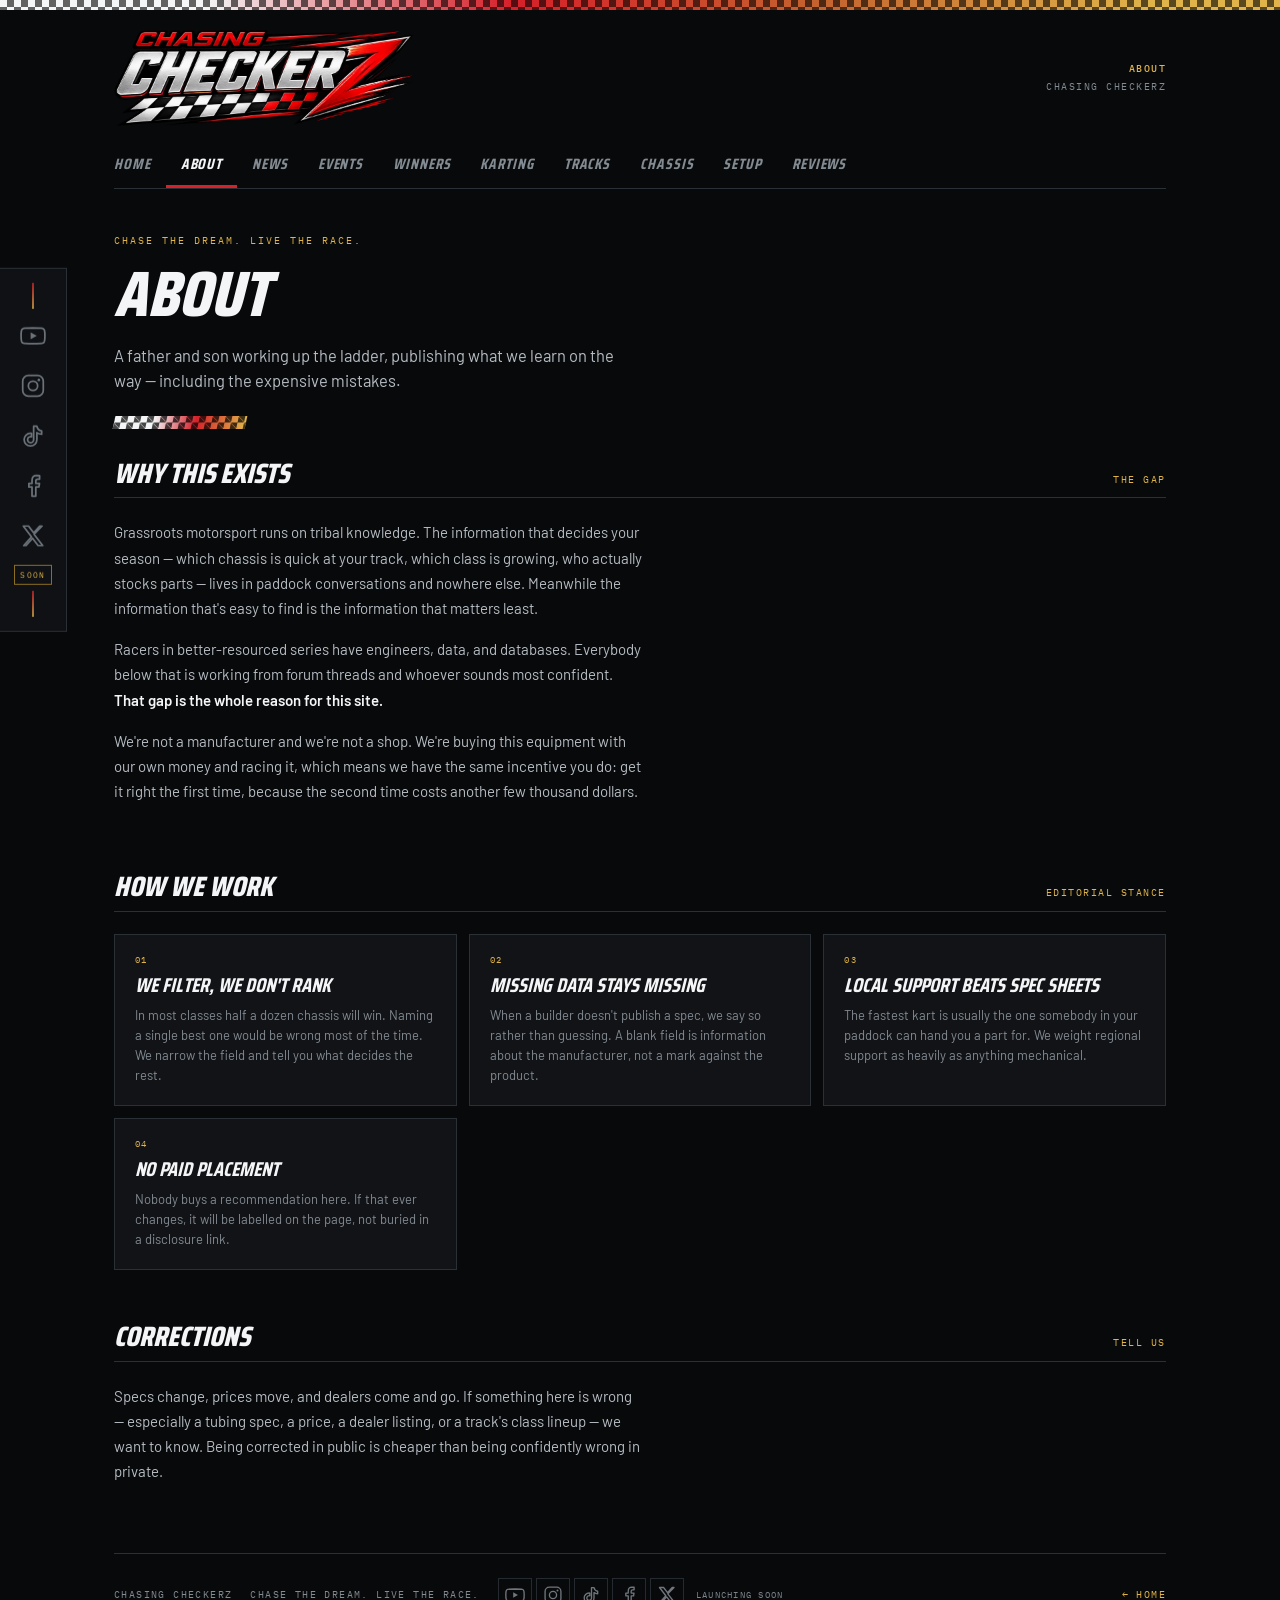
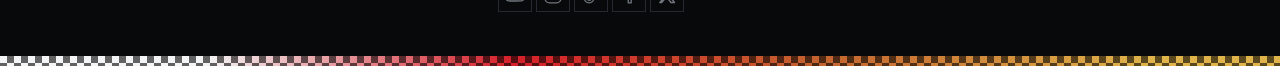
==== commit 4426cabe: "Add Who's Winning: 2026 national winners with equipment - winners.html: main event winners by class " ====
--- a/about.html
+++ b/about.html
@@ -20,6 +20,7 @@
       <a href="about.html" aria-current="page">About</a>
       <a href="news.html">News</a>
       <a href="events.html">Events</a>
+      <a href="winners.html">Winners</a>
       <a href="karting.html">Karting</a>
       <a href="tracks.html">Tracks</a>
       <a href="frame.html">Chassis</a>
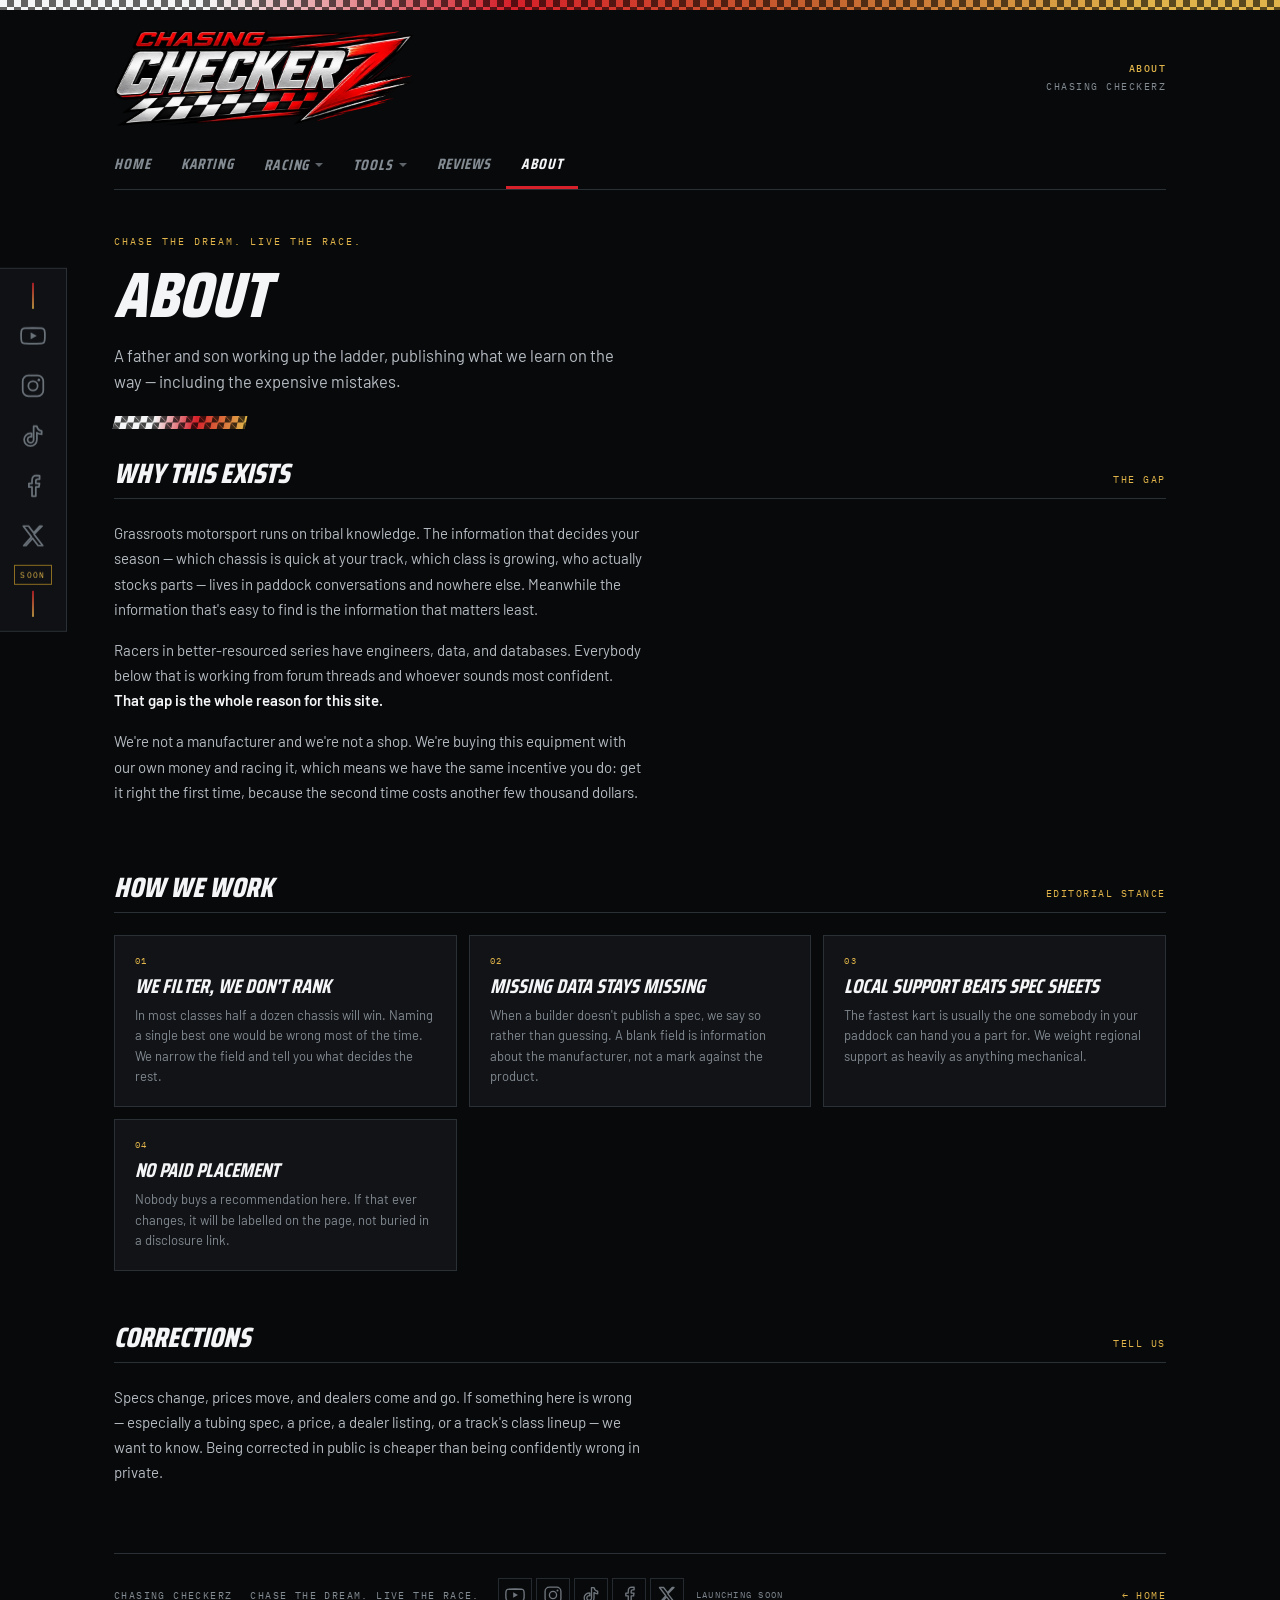
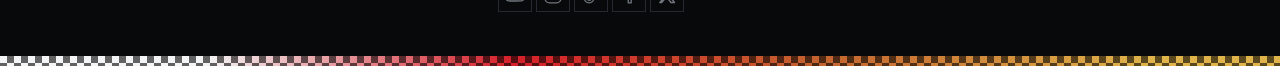
==== commit 8ad72d7c: "Group navigation under Racing and Tools Ten flat items had outgrown the bar. Now: Home, Karting, Rac" ====
--- a/about.html
+++ b/about.html
@@ -17,15 +17,25 @@
     </div>
     <nav class="sitenav">
       <a href="index.html">Home</a>
+      <a href="karting.html">Karting</a>
+      <div class="navgrp">
+        <button type="button" aria-expanded="false" aria-haspopup="true">Racing</button>
+        <div class="navmenu">
+          <a href="news.html">News</a>
+          <a href="events.html">Events</a>
+          <a href="winners.html">Winners</a>
+        </div>
+      </div>
+      <div class="navgrp">
+        <button type="button" aria-expanded="false" aria-haspopup="true">Tools</button>
+        <div class="navmenu">
+          <a href="tracks.html">Tracks</a>
+          <a href="frame.html">Chassis</a>
+          <a href="setup.html">Setup</a>
+        </div>
+      </div>
+      <a href="review.html">Reviews</a>
       <a href="about.html" aria-current="page">About</a>
-      <a href="news.html">News</a>
-      <a href="events.html">Events</a>
-      <a href="winners.html">Winners</a>
-      <a href="karting.html">Karting</a>
-      <a href="tracks.html">Tracks</a>
-      <a href="frame.html">Chassis</a>
-      <a href="setup.html">Setup</a>
-      <a href="review.html">Reviews</a>
     </nav>
   </header>
 
--- a/assets/app.css
+++ b/assets/app.css
@@ -202,3 +202,30 @@
   .tk-tr,.tk-loc{display:none}
   .tk-item{padding-right:18px;margin-right:18px}
 }
+
+/* --- Grouped navigation ------------------------------------------------- */
+.sitenav .navgrp{position:relative}
+.sitenav .navgrp>button{font-family:var(--disp);font-weight:700;font-style:italic;font-size:15px;
+  letter-spacing:.06em;text-transform:uppercase;color:var(--grey);background:none;border:0;
+  border-bottom:3px solid transparent;padding:11px 15px 9px;cursor:pointer;display:inline-flex;
+  align-items:center;gap:6px}
+.sitenav .navgrp>button:hover{color:var(--white)}
+.sitenav .navgrp>button::after{content:"";width:0;height:0;border-left:4px solid transparent;
+  border-right:4px solid transparent;border-top:4px solid currentColor;opacity:.7;
+  transition:transform .12s ease}
+.sitenav .navgrp>button[aria-expanded="true"]::after{transform:rotate(180deg)}
+.sitenav .navgrp>button[aria-expanded="true"]{color:var(--white)}
+.sitenav .navgrp.here>button{color:var(--white);border-bottom-color:var(--red)}
+.navmenu{display:none;position:absolute;top:100%;left:0;z-index:40;min-width:190px;
+  background:var(--carbon-2);border:1px solid var(--rule);border-top:2px solid var(--red);
+  box-shadow:0 14px 34px rgba(0,0,0,.55)}
+.navmenu.open{display:block}
+.sitenav .navmenu a{display:block;padding:10px 15px;border-bottom:1px solid var(--rule);
+  border-left:3px solid transparent;font-size:14px;color:var(--grey-2)}
+.sitenav .navmenu a:last-child{border-bottom:0}
+.sitenav .navmenu a:hover,.sitenav .navmenu a:focus-visible{background:var(--carbon-3);color:var(--white)}
+.sitenav .navmenu a[aria-current="page"]{color:var(--gold);border-left-color:var(--red);border-bottom-color:var(--rule)}
+@media (max-width:640px){
+  .sitenav .navgrp>button{padding:11px 11px 9px}
+  .navmenu{left:auto;right:0}
+}
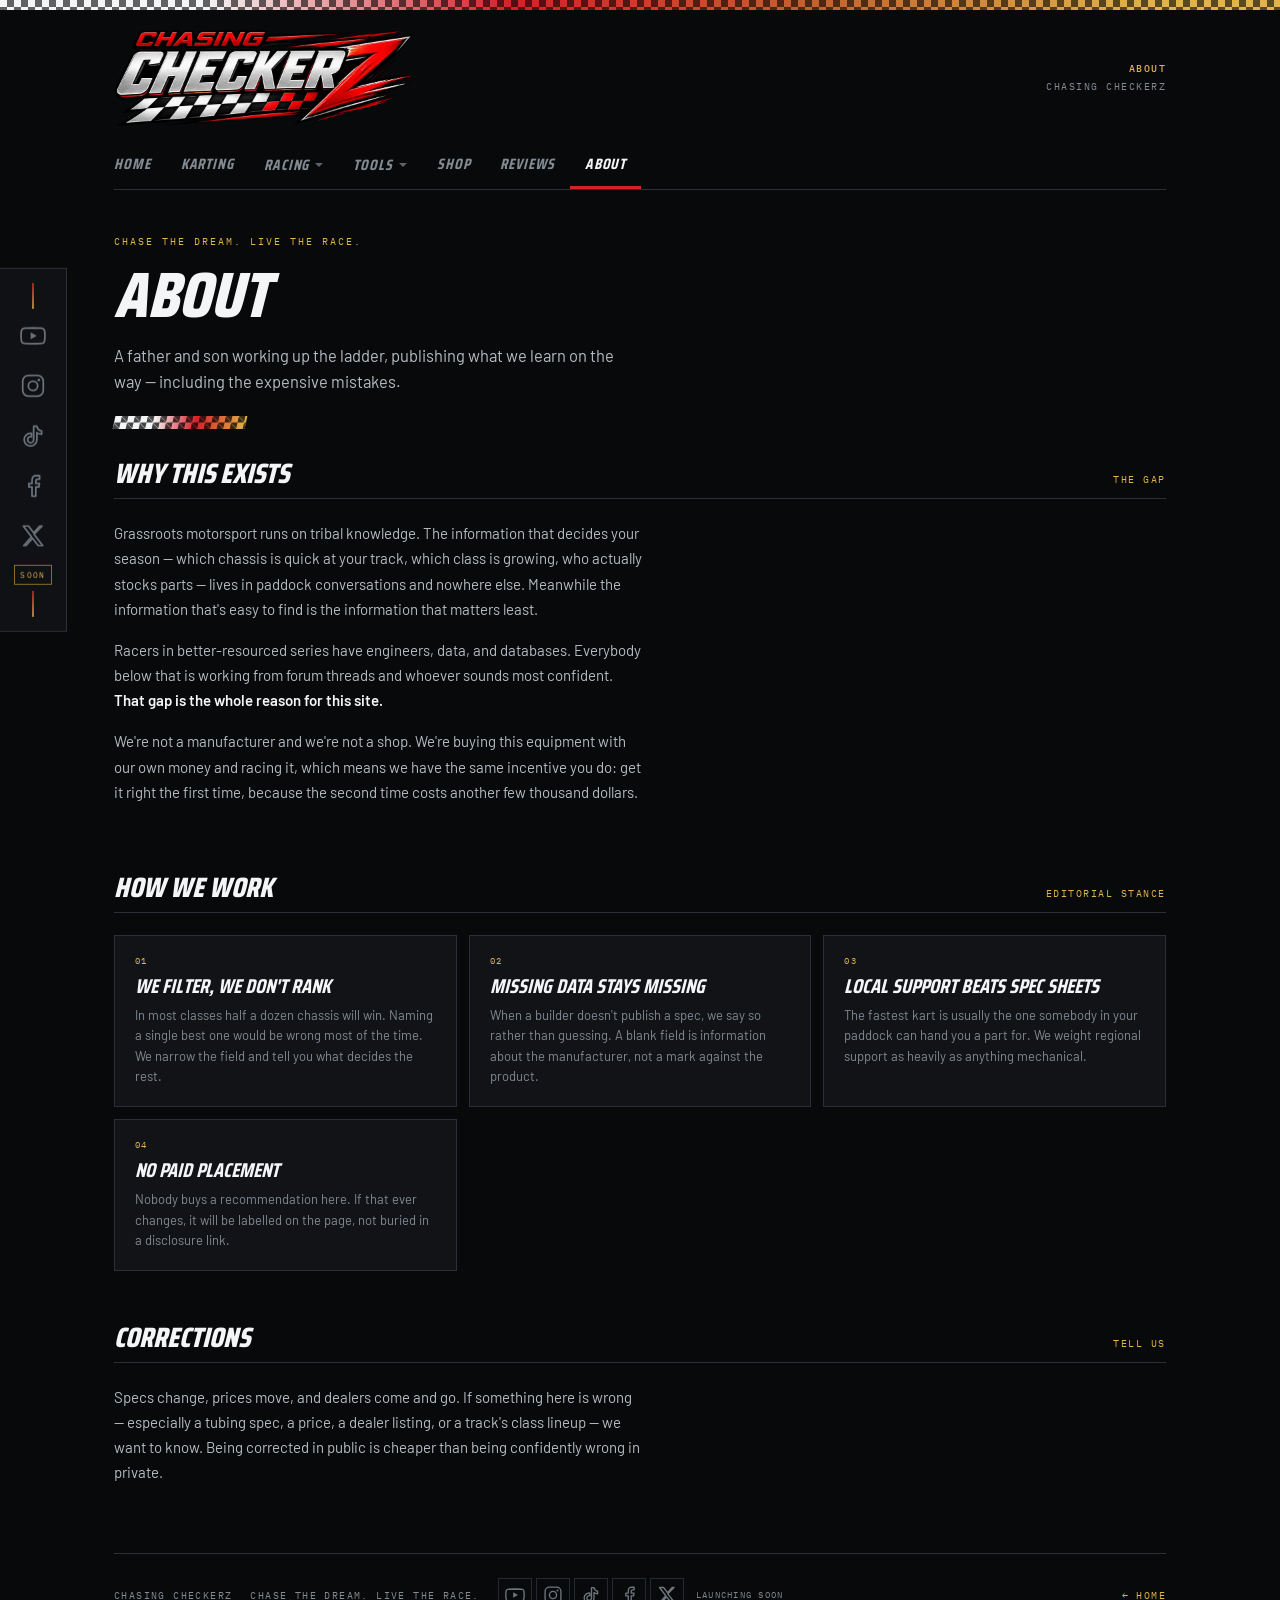
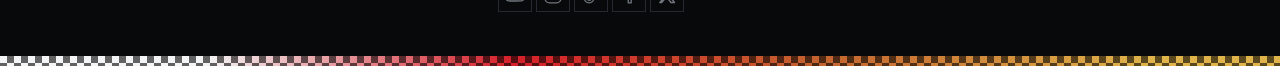
==== commit 4566d78a: "Add Shop page with merch concept board - shop.html: concept board image, six product lines, notify-m" ====
--- a/about.html
+++ b/about.html
@@ -34,6 +34,7 @@
           <a href="setup.html">Setup</a>
         </div>
       </div>
+      <a href="shop.html">Shop</a>
       <a href="review.html">Reviews</a>
       <a href="about.html" aria-current="page">About</a>
     </nav>
